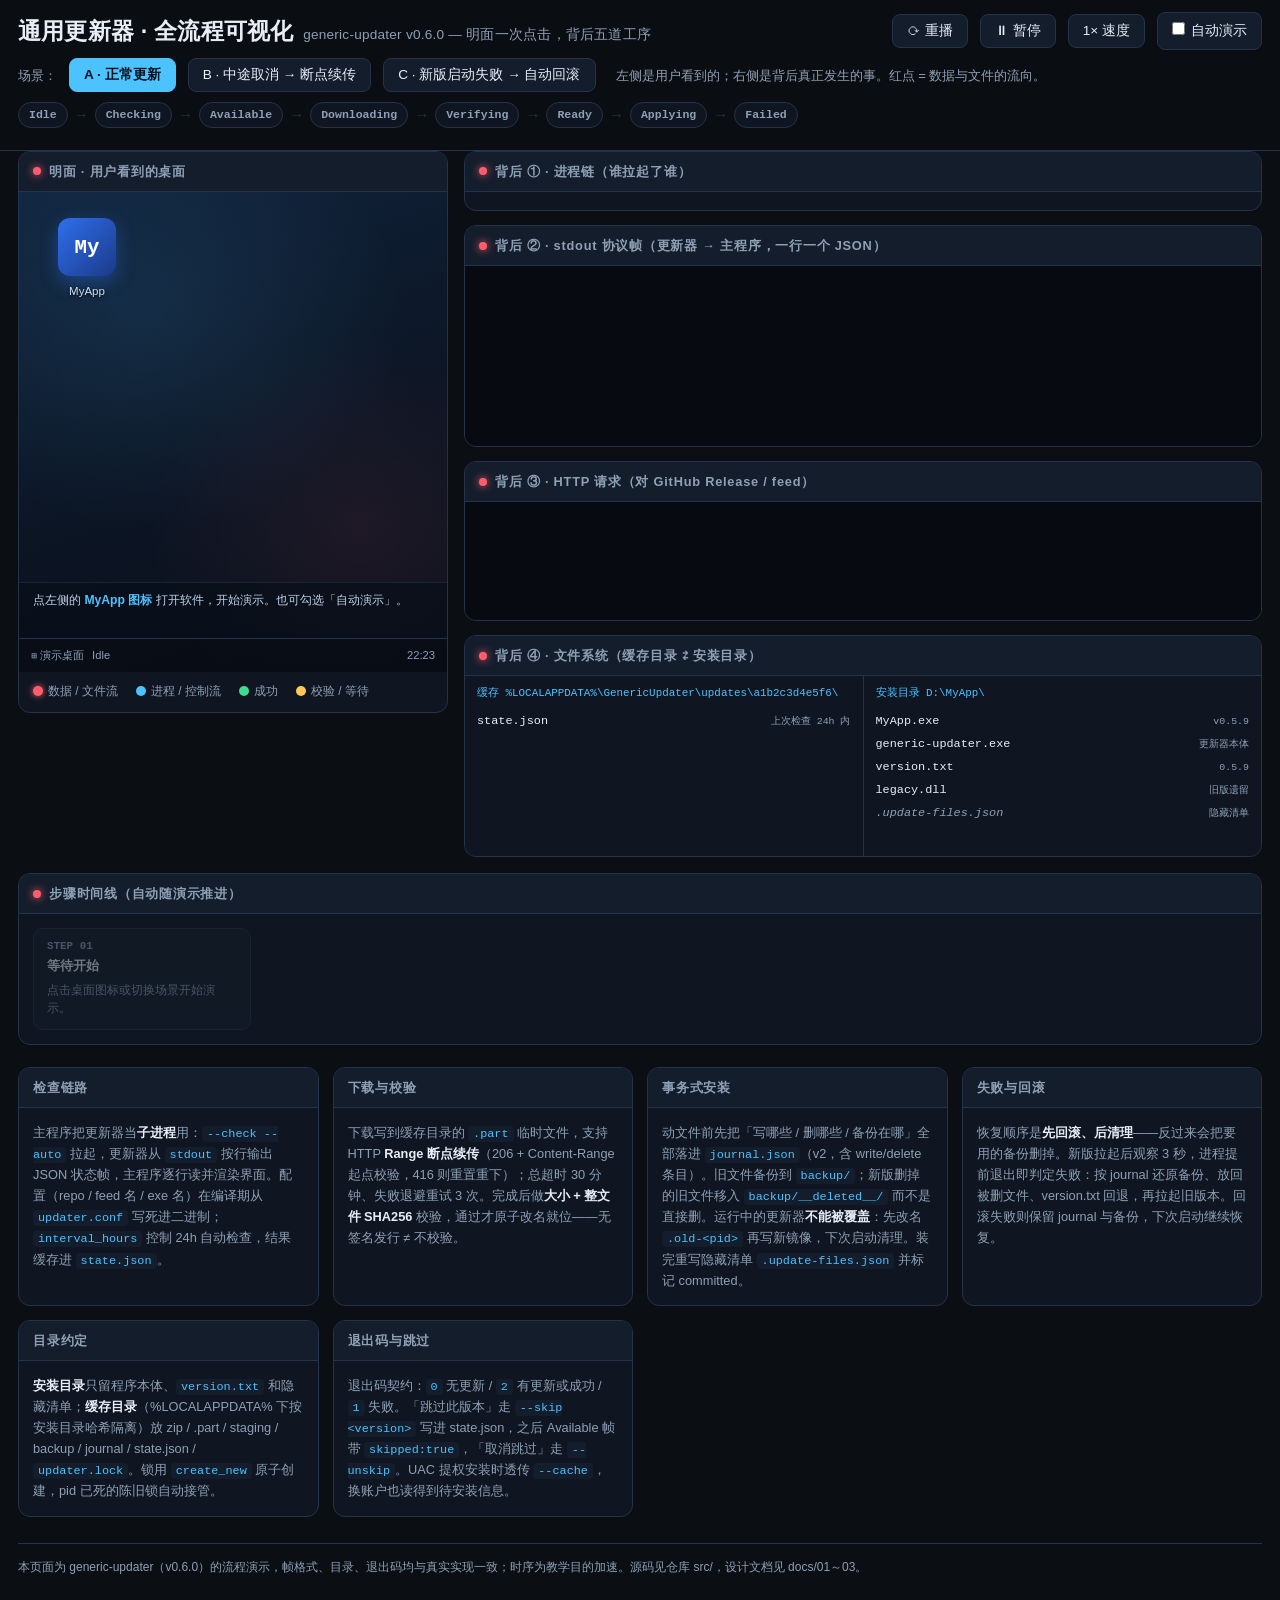
==== examples/update-flow.html @ 896a0b88 "docs(examples): 新增更新全流程交互式可视化页面" ====
<!-- Generated by Trae Work -->
<!DOCTYPE html>
<html lang="zh-CN">
<head>
<meta charset="UTF-8">
<meta name="viewport" content="width=device-width, initial-scale=1.0">
<title>通用更新器 · 全流程可视化 — generic-updater 0.6.0</title>
<style>
:root{
  --bg:#0b0f14; --bg2:#121926; --panel:#0f1622; --panel2:#141d2c;
  --ink:#e8eef7; --muted:#8ea0b5; --rule:#24334a;
  --accent:#ff5d6c; --accent2:#4cc2ff; --ok:#3fdc8f; --warn:#ffc857;
  --mono:'Cascadia Code',Consolas,'Courier New',monospace;
}
*{box-sizing:border-box;margin:0;padding:0}
body{background:var(--bg);color:var(--ink);font:15px/1.65 'Segoe UI','PingFang SC','Microsoft YaHei',sans-serif;padding-bottom:60px}
h1{font-size:1.45rem;font-weight:700;letter-spacing:.01em}
h1 small{color:var(--muted);font-weight:400;font-size:.85rem;margin-left:.6rem}
.wrap{max-width:1440px;margin:0 auto;padding:0 18px}
/* ── 顶栏 ── */
header{position:sticky;top:0;z-index:40;background:rgba(11,15,20,.92);backdrop-filter:blur(8px);border-bottom:1px solid var(--rule);padding:12px 0}
header .row{display:flex;align-items:center;gap:12px;flex-wrap:wrap}
header .spacer{flex:1}
.btn{background:var(--panel2);color:var(--ink);border:1px solid var(--rule);border-radius:8px;padding:7px 14px;font-size:.85rem;cursor:pointer;transition:.15s}
.btn:hover{border-color:var(--accent2);color:var(--accent2)}
.btn.on{background:var(--accent2);border-color:var(--accent2);color:#04121f;font-weight:600}
.btn:disabled{opacity:.45;cursor:not-allowed}
.sub{color:var(--muted);font-size:.82rem}
/* ── 状态机条 ── */
.strip{display:flex;gap:6px;flex-wrap:wrap;padding:10px 0;align-items:center}
.chip{font:600 .72rem/1 var(--mono);padding:6px 10px;border-radius:99px;border:1px solid var(--rule);color:var(--muted);background:var(--panel);transition:.25s}
.chip.on{color:#04121f;background:var(--accent2);border-color:var(--accent2);box-shadow:0 0 12px rgba(76,194,255,.45)}
.chip.on.red{background:var(--accent);border-color:var(--accent);box-shadow:0 0 12px rgba(255,93,108,.45)}
.chip-sep{color:var(--rule)}
/* ── 主舞台 ── */
.stage{display:grid;grid-template-columns:430px 1fr;gap:16px;align-items:start}
@media(max-width:1100px){.stage{grid-template-columns:1fr}}
.card{background:var(--panel);border:1px solid var(--rule);border-radius:12px;overflow:hidden}
.card>h3{font-size:.8rem;font-weight:600;color:var(--muted);letter-spacing:.06em;padding:9px 14px;border-bottom:1px solid var(--rule);background:var(--panel2);display:flex;align-items:center;gap:8px}
.card>h3 .dotp{width:8px;height:8px;border-radius:50%;background:var(--accent);box-shadow:0 0 8px var(--accent);animation:pulse 1.6s infinite}
@keyframes pulse{0%,100%{opacity:.4}50%{opacity:1}}
.pad{padding:14px}
/* ── 桌面 ── */
.desktop{position:relative;height:480px;background:linear-gradient(160deg,#10233c 0%,#0c1524 55%,#0a0f1a 100%);overflow:hidden}
.desktop::before{content:'';position:absolute;inset:0;background:radial-gradient(ellipse 60% 45% at 30% 25%,rgba(76,194,255,.10),transparent),radial-gradient(ellipse 50% 40% at 80% 70%,rgba(255,93,108,.08),transparent)}
.taskbar{position:absolute;left:0;right:0;bottom:0;height:34px;background:rgba(8,12,20,.85);border-top:1px solid var(--rule);display:flex;align-items:center;padding:0 12px;gap:8px;font-size:.7rem;color:var(--muted);z-index:6}
.taskbar .tclock{margin-left:auto}
.dicon{position:absolute;top:26px;left:26px;width:84px;text-align:center;cursor:pointer;user-select:none;transition:.15s;z-index:4}
.dicon:hover{filter:brightness(1.25)}
.dicon .ic{width:58px;height:58px;margin:0 auto;border-radius:12px;background:linear-gradient(135deg,#2f6fed,#1b3a8a);display:flex;align-items:center;justify-content:center;font:800 1.3rem var(--mono);color:#fff;box-shadow:0 6px 18px rgba(47,111,237,.4);position:relative}
.dicon .ic .badge{position:absolute;top:-6px;right:-6px;width:20px;height:20px;border-radius:50%;background:var(--accent);color:#fff;font:700 .62rem/20px var(--mono);text-align:center;display:none;animation:pulse 1.2s infinite}
.dicon .lbl{margin-top:6px;font-size:.72rem;color:#dbe7f5;text-shadow:0 1px 3px #000}
.dicon.sel .ic{outline:2px solid rgba(76,194,255,.7);outline-offset:3px}
/* 应用窗口 */
.appwin{position:absolute;top:88px;left:96px;width:300px;background:#f4f7fb;border-radius:10px;box-shadow:0 18px 50px rgba(0,0,0,.55);color:#1b2532;display:none;overflow:hidden;z-index:3}
.appwin.show{display:block;animation:winIn .3s ease}
@keyframes winIn{from{transform:scale(.92);opacity:0}to{transform:scale(1);opacity:1}}
.appwin.fade{transition:.4s;opacity:0;transform:scale(.95)}
.appwin.crash{animation:crash .5s ease}
@keyframes crash{0%,100%{transform:translateX(0)}20%{transform:translateX(-7px)}40%{transform:translateX(7px)}60%{transform:translateX(-5px)}80%{transform:translateX(4px)}}
.tbar{background:#dfe7f1;padding:7px 10px;font-size:.75rem;font-weight:600;display:flex;align-items:center;gap:8px}
.tbar .wins{margin-left:auto;display:flex;gap:5px}
.tbar .wins i{width:11px;height:11px;border-radius:3px;background:#b8c6d8;display:block}
.tbar .wins i.x{background:#e8606e}
.abody{padding:14px;font-size:.8rem}
.abody .ver{font:600 .95rem var(--mono);color:#1b3a8a}
.abody .st{margin-top:8px;color:#5a6b80;min-height:2.2em}
/* 更新对话框（更新器窗口） */
.dlg{position:absolute;top:64px;left:50%;transform:translateX(-50%);width:330px;background:#fff;border-radius:12px;box-shadow:0 24px 60px rgba(0,0,0,.6);color:#1b2532;display:none;z-index:5;overflow:hidden}
.dlg.show{display:block;animation:winIn .25s ease}
.dlg .dt{padding:12px 16px;border-bottom:1px solid #e6ecf3}
.dlg .dt b{font-size:.95rem}
.dlg .dt .dv{font:700 1.05rem var(--mono);color:#2f6fed}
.dlg .db{padding:10px 16px;font-size:.78rem;max-height:150px;overflow:auto}
.dlg .db ul{margin:6px 0 0 1.1em}
.dlg .db li{margin:3px 0}
.dlg .ds{padding:4px 16px 8px;font-size:.72rem;color:#7a8a9d}
.dlg .dprog{padding:6px 16px 4px}
.pbar{height:9px;background:#e6ecf3;border-radius:99px;overflow:hidden}
.pbar i{display:block;height:100%;width:0;background:linear-gradient(90deg,#2f6fed,#4cc2ff);border-radius:99px;transition:width .25s}
.ptxt{font:.68rem/1.8 var(--mono);color:#5a6b80;display:flex;justify-content:space-between}
.dlg .dbtns{padding:10px 16px 14px;display:flex;gap:8px;justify-content:flex-end;flex-wrap:wrap}
.dlg .wbtn{border:1px solid #cdd8e4;background:#f2f6fa;color:#1b2532;border-radius:7px;padding:6px 13px;font-size:.78rem;cursor:pointer;font-weight:600}
.dlg .wbtn:hover{background:#e6eef7}
.dlg .wbtn.go{background:#2f6fed;border-color:#2f6fed;color:#fff}
.dlg .wbtn.go:hover{background:#275fd2}
.dlg .wbtn.rd{background:#e8606e;border-color:#e8606e;color:#fff}
.hintbar{position:absolute;left:0;right:0;bottom:34px;padding:7px 14px;font-size:.76rem;color:#bcd2ea;background:rgba(8,14,24,.72);border-top:1px solid rgba(36,51,74,.6);z-index:6;min-height:56px}
.hintbar b{color:var(--accent2)}
/* ── 右侧面板 ── */
.rightcol{display:flex;flex-direction:column;gap:14px;min-width:0}
.proc{display:flex;flex-direction:column;padding:6px 14px 12px}
.pnode{position:relative;background:var(--panel2);border:1px solid var(--rule);border-radius:9px;padding:8px 12px;margin-top:12px;font:.78rem var(--mono);display:flex;align-items:center;gap:9px;transition:.3s;flex-wrap:wrap}
.pnode .pid{font-size:.64rem;color:var(--muted);background:var(--panel);border:1px solid var(--rule);border-radius:99px;padding:2px 8px}
.pnode .px{margin-left:auto;font-size:.66rem;border-radius:99px;padding:2px 9px;border:1px solid var(--rule);color:var(--muted)}
.pnode .px.ok{color:var(--ok);border-color:rgba(63,220,143,.5)}
.pnode .px.bad{color:var(--accent);border-color:rgba(255,93,108,.5)}
.pnode.hot{border-color:var(--accent2);box-shadow:0 0 14px rgba(76,194,255,.25)}
.parr{align-self:center;color:var(--rule);font-size:.7rem;line-height:1;margin:3px 0 3px 24px;font-family:var(--mono)}
.parr::before{content:'↓'}
.console{height:180px;overflow:auto;padding:10px 14px;font:.72rem/1.75 var(--mono);background:#070b11}
.console div{white-space:pre-wrap;word-break:break-all}
.console .cf{color:#9fb3c8}
.console .st-available,.console .st-ready,.console .st-idle{color:var(--ok)}
.console .st-downloading,.console .st-applying{color:var(--accent2)}
.console .st-checking{color:#9fb3c8}
.console .st-verifying{color:var(--warn)}
.console .st-failed{color:var(--accent)}
.console .meta{color:#54708c}
.netlog{height:118px;overflow:auto;padding:8px 14px;font:.72rem/1.8 var(--mono);background:#070b11}
.netlog div{color:var(--muted);word-break:break-all}
.netlog .m{color:var(--accent2);font-weight:700}
.netlog .s200{color:var(--ok)}.netlog .s206{color:var(--warn)}
/* 文件系统 */
.fsgrid{display:grid;grid-template-columns:1fr 1fr;gap:1px;background:var(--rule)}
@media(max-width:860px){.fsgrid{grid-template-columns:1fr}}
.fscol{background:var(--panel);padding:10px 12px;min-height:180px}
.fscol h4{font:.68rem/1.4 var(--mono);color:var(--accent2);margin-bottom:8px;word-break:break-all}
.fsrow{display:flex;align-items:baseline;gap:7px;font:.74rem/1.95 var(--mono);color:var(--ink);transition:.3s}
.fsrow .ind{color:var(--rule)}
.fsrow .nm{word-break:break-all}
.fsrow.dir>.nm{color:var(--accent2);font-weight:700}
.fsrow.hidden>.nm{color:var(--muted);font-style:italic}
.fsrow .nt{margin-left:auto;font-size:.62rem;color:var(--muted);text-align:right;max-width:46%}
.fsrow.flash-new{animation:fnew 1.4s ease}
.fsrow.flash-mod{animation:fmod 1.4s ease}
.fsrow.flash-del{animation:fdel 1.4s ease}
@keyframes fnew{0%{background:rgba(63,220,143,.28)}100%{background:transparent}}
@keyframes fmod{0%{background:rgba(255,200,87,.3)}100%{background:transparent}}
@keyframes fdel{0%{background:rgba(255,93,108,.3)}100%{background:transparent}}
.fsrow.gone{opacity:.28;text-decoration:line-through}
/* ── 时间线 ── */
.tl{display:flex;gap:10px;overflow-x:auto;padding:14px;scroll-behavior:smooth}
.tstep{flex:0 0 218px;background:var(--panel2);border:1px solid var(--rule);border-radius:10px;padding:11px 13px;font-size:.74rem;opacity:.45;transition:.3s}
.tstep .tn{font:700 .68rem var(--mono);color:var(--muted)}
.tstep b{display:block;margin:3px 0 4px;font-size:.82rem}
.tstep p{color:var(--muted);line-height:1.55}
.tstep.active{opacity:1;border-color:var(--accent2);box-shadow:0 0 16px rgba(76,194,255,.18);transform:translateY(-2px)}
.tstep.active .tn{color:var(--accent2)}
.tstep.done{opacity:.85;border-color:rgba(63,220,143,.4)}
.tstep.done .tn{color:var(--ok)}
/* ── 静态说明 ── */
.explain{margin-top:22px;display:grid;grid-template-columns:repeat(auto-fit,minmax(300px,1fr));gap:14px}
.explain .card p{font-size:.8rem;color:var(--muted)}
.explain .card p b{color:var(--ink)}
.explain .card p code{font:.74rem var(--mono);color:var(--accent2);background:var(--panel2);padding:1px 5px;border-radius:4px}
.legend{display:flex;gap:18px;flex-wrap:wrap;font-size:.75rem;color:var(--muted);padding:10px 14px}
.legend i{display:inline-block;width:10px;height:10px;border-radius:50%;margin-right:5px;vertical-align:-1px}
/* 红点流层 */
#overlay{position:fixed;inset:0;pointer-events:none;z-index:80}
#overlay circle{filter:drop-shadow(0 0 5px currentColor)}
footer{margin-top:26px;border-top:1px solid var(--rule);padding-top:14px;color:var(--muted);font-size:.75rem}
</style>
</head>
<body>
<svg id="overlay"></svg>

<header>
  <div class="wrap">
    <div class="row">
      <div>
        <h1>通用更新器 · 全流程可视化<small>generic-updater v0.6.0 — 明面一次点击，背后五道工序</small></h1>
      </div>
      <div class="spacer"></div>
      <button class="btn" id="b-replay">⟳ 重播</button>
      <button class="btn" id="b-pause">⏸ 暂停</button>
      <button class="btn" id="b-speed">1× 速度</button>
      <label class="btn" style="user-select:none"><input type="checkbox" id="b-auto" style="accent-color:var(--accent2);margin-right:6px">自动演示</label>
    </div>
    <div class="row" style="margin-top:8px">
      <span class="sub">场景：</span>
      <button class="btn scen on" data-sc="A">A · 正常更新</button>
      <button class="btn scen" data-sc="B">B · 中途取消 → 断点续传</button>
      <button class="btn scen" data-sc="C">C · 新版启动失败 → 自动回滚</button>
      <span class="sub" style="margin-left:8px">左侧是用户看到的；右侧是背后真正发生的事。红点 = 数据与文件的流向。</span>
    </div>
    <div class="strip" id="strip"></div>
  </div>
</header>

<div class="wrap">
  <div class="stage">
    <!-- 左：明面 -->
    <div class="card">
      <h3><span class="dotp"></span>明面 · 用户看到的桌面</h3>
      <div class="desktop" id="desktop">
        <div class="dicon" id="app-icon">
          <div class="ic">My<span class="badge" id="icon-badge">!</span></div>
          <div class="lbl" id="icon-lbl">MyApp</div>
        </div>
        <div class="appwin" id="app-win">
          <div class="tbar"><span id="win-title">MyApp — 版本 v0.5.9</span><span class="wins"><i></i><i></i><i class="x"></i></span></div>
          <div class="abody">
            <div class="ver" id="win-ver">v0.5.9</div>
            <div class="st" id="win-st">点击图标启动演示。</div>
          </div>
        </div>
        <div class="dlg" id="dlg">
          <div class="dt" id="dlg-title"></div>
          <div class="db" id="dlg-body"></div>
          <div class="dprog" id="dlg-prog" style="display:none">
            <div class="pbar"><i id="pfill"></i></div>
            <div class="ptxt"><span id="p-pct">0%</span><span id="p-bytes">0 B / 0 B</span></div>
          </div>
          <div class="ds" id="dlg-sub">generic-updater · 配置内置 · 强制验签</div>
          <div class="dbtns" id="dlg-btns"></div>
        </div>
        <div class="hintbar" id="hint">点左侧的 <b>MyApp 图标</b> 打开软件，开始演示。也可勾选「自动演示」。</div>
        <div class="taskbar"><span>⊞ 演示桌面</span><span id="tb-state">Idle</span><span class="tclock" id="tb-clock">--:--</span></div>
      </div>
      <div class="legend">
        <span><i style="background:var(--accent);box-shadow:0 0 6px var(--accent)"></i>数据 / 文件流</span>
        <span><i style="background:var(--accent2)"></i>进程 / 控制流</span>
        <span><i style="background:var(--ok)"></i>成功</span>
        <span><i style="background:var(--warn)"></i>校验 / 等待</span>
      </div>
    </div>

    <!-- 右：背后 -->
    <div class="rightcol">
      <div class="card">
        <h3><span class="dotp"></span>背后 ① · 进程链（谁拉起了谁）</h3>
        <div class="proc" id="proc"></div>
      </div>
      <div class="card">
        <h3><span class="dotp"></span>背后 ② · stdout 协议帧（更新器 → 主程序，一行一个 JSON）</h3>
        <div class="console" id="console"></div>
      </div>
      <div class="card">
        <h3><span class="dotp" id="net-h"></span>背后 ③ · HTTP 请求（对 GitHub Release / feed）</h3>
        <div class="netlog" id="netlog"></div>
      </div>
      <div class="card">
        <h3><span class="dotp"></span>背后 ④ · 文件系统（缓存目录 ⇄ 安装目录）</h3>
        <div class="fsgrid">
          <div class="fscol"><h4 id="fs-cache-h">缓存 %LOCALAPPDATA%\GenericUpdater\updates\a1b2c3d4e5f6\</h4><div id="fs-cache"></div></div>
          <div class="fscol"><h4 id="fs-inst-h">安装目录 D:\MyApp\</h4><div id="fs-install"></div></div>
        </div>
      </div>
    </div>
  </div>

  <div class="card" style="margin-top:16px">
    <h3><span class="dotp"></span>步骤时间线（自动随演示推进）</h3>
    <div class="tl" id="timeline"></div>
  </div>

  <div class="explain">
    <div class="card"><h3>检查链路</h3><div class="pad"><p>主程序把更新器当<b>子进程</b>用：<code>--check --auto</code> 拉起，更新器从 <code>stdout</code> 按行输出 JSON 状态帧，主程序逐行读并渲染界面。配置（repo / feed 名 / exe 名）在编译期从 <code>updater.conf</code> 写死进二进制；<code>interval_hours</code> 控制 24h 自动检查，结果缓存进 <code>state.json</code>。</p></div></div>
    <div class="card"><h3>下载与校验</h3><div class="pad"><p>下载写到缓存目录的 <code>.part</code> 临时文件，支持 HTTP <b>Range 断点续传</b>（206 + Content-Range 起点校验，416 则重置重下）；总超时 30 分钟、失败退避重试 3 次。完成后做<b>大小 + 整文件 SHA256</b> 校验，通过才原子改名就位——无签名发行 ≠ 不校验。</p></div></div>
    <div class="card"><h3>事务式安装</h3><div class="pad"><p>动文件前先把「写哪些 / 删哪些 / 备份在哪」全部落进 <code>journal.json</code>（v2，含 write/delete 条目）。旧文件备份到 <code>backup/</code>；新版删掉的旧文件移入 <code>backup/__deleted__/</code> 而不是直接删。运行中的更新器<b>不能被覆盖</b>：先改名 <code>.old-&lt;pid&gt;</code> 再写新镜像，下次启动清理。装完重写隐藏清单 <code>.update-files.json</code> 并标记 committed。</p></div></div>
    <div class="card"><h3>失败与回滚</h3><div class="pad"><p>恢复顺序是<b>先回滚、后清理</b>——反过来会把要用的备份删掉。新版拉起后观察 3 秒，进程提前退出即判定失败：按 journal 还原备份、放回被删文件、version.txt 回退，再拉起旧版本。回滚失败则保留 journal 与备份，下次启动继续恢复。</p></div></div>
    <div class="card"><h3>目录约定</h3><div class="pad"><p><b>安装目录</b>只留程序本体、<code>version.txt</code> 和隐藏清单；<b>缓存目录</b>（%LOCALAPPDATA% 下按安装目录哈希隔离）放 zip / .part / staging / backup / journal / state.json / <code>updater.lock</code>。锁用 <code>create_new</code> 原子创建，pid 已死的陈旧锁自动接管。</p></div></div>
    <div class="card"><h3>退出码与跳过</h3><div class="pad"><p>退出码契约：<code>0</code> 无更新 / <code>2</code> 有更新或成功 / <code>1</code> 失败。「跳过此版本」走 <code>--skip &lt;version&gt;</code> 写进 state.json，之后 Available 帧带 <code>skipped:true</code>，「取消跳过」走 <code>--unskip</code>。UAC 提权安装时透传 <code>--cache</code>，换账户也读得到待安装信息。</p></div></div>
  </div>

  <footer>本页面为 generic-updater（v0.6.0）的流程演示，帧格式、目录、退出码均与真实实现一致；时序为教学目的加速。源码见仓库 src/，设计文档见 docs/01～03。</footer>
</div>

<script>
'use strict';
/* ================= 基础工具 ================= */
const $=id=>document.getElementById(id);
const NS='http://www.w3.org/2000/svg';
const SC={gen:0,paused:false,speed:1,auto:false};
const PROCS={check:null,dl:null,apply:null,newapp:null};
const LOCAL='0.5.9',REMOTE='0.6.0';
const ZIP='MyApp-0.6.0-windows-x64-portable.zip';
const TOTAL=3355443;
function col(name){return getComputedStyle(document.documentElement).getPropertyValue(name).trim();}
function fmtB(n){if(n>=1048576)return (n/1048576).toFixed(1)+' MB';if(n>=1024)return (n/1024).toFixed(0)+' KB';return n+' B';}
function now(){const d=new Date();return String(d.getHours()).padStart(2,'0')+':'+String(d.getMinutes()).padStart(2,'0');}

function sleep(ms){const g=SC.gen;return new Promise((res,rej)=>{
  let left=ms/SC.speed;
  const t=setInterval(()=>{
    if(g!==SC.gen){clearInterval(t);rej('stop');return;}
    if(SC.paused)return;
    left-=60;
    if(left<=0){clearInterval(t);res();}
  },60);
});}
const nap=ms=>new Promise(r=>setTimeout(r,Math.max(30,ms/SC.speed)));

/* ================= 红点流 ================= */
function rect(el){const r=el.getBoundingClientRect();return{x:r.left+r.width/2,y:r.top+r.height/2};}
function fly(fromEl,toEl,color,dur){return new Promise(res=>{
  if(!fromEl||!toEl){res();return;}
  const a=rect(fromEl),b=rect(toEl);
  const c=document.createElementNS(NS,'circle');
  const cc=color||col('--accent');
  c.setAttribute('r','4.5');c.setAttribute('fill',cc);c.style.color=cc;
  $('overlay').appendChild(c);
  const t0=performance.now(),D=dur||750;
  (function f(t){
    let k=Math.min(1,(t-t0)/D);
    const e=k<.5?2*k*k:1-Math.pow(-2*k+2,2)/2;
    c.setAttribute('cx',a.x+(b.x-a.x)*e);
    c.setAttribute('cy',a.y+(b.y-a.y)*e-12*Math.sin(Math.PI*e));
    c.setAttribute('opacity',String(k<.1?k*10:k>.9?(1-k)*10:1));
    if(k<1)requestAnimationFrame(f);else{c.remove();res();}
  })(t0);
});}
async function stream(fromEl,toEl,n,color,gap){const g=SC.gen;for(let i=0;i<n;i++){if(g!==SC.gen)return;fly(fromEl,toEl,color);await nap(gap||130);}}

/* ================= 状态机条 ================= */
const STATES=['Idle','Checking','Available','Downloading','Verifying','Ready','Applying','Failed'];
function buildStrip(){$('strip').innerHTML=STATES.map((s,i)=>`<span class="chip" data-s="${s}">${s}</span>${i<STATES.length-1?'<span class="chip-sep">→</span>':''}`).join('');}
function chip(s){document.querySelectorAll('.chip').forEach(c=>{const on=c.dataset.s===s;c.classList.toggle('on',on);c.classList.toggle('red',on&&s==='Failed');});$('tb-state').textContent=s;}

/* ================= 控制台 / 网络 / 进程 ================= */
function line(cls,text){const d=document.createElement('div');d.className=cls;d.textContent=text;const c=$('console');c.appendChild(d);c.scrollTop=1e9;}
function frame(o){const st=(o.state||'').toLowerCase();line('cf st-'+st,'← '+JSON.stringify(o));}
function clog(t){line('meta',t);}
function net(text){const d=document.createElement('div');d.innerHTML=text.replace(/^(GET|HEAD)/,'<span class="m">$1</span>').replace(/(→ 200)/,'<span class="s200">$1</span>').replace(/(→ 206[^ (]*)/,'<span class="s206">$1</span>');const n=$('netlog');n.appendChild(d);n.scrollTop=1e9;}
function proc(cmd,pid){const w=$('proc');
  if(w.children.length){const arr=document.createElement('div');arr.className='parr';w.appendChild(arr);}
  const d=document.createElement('div');d.className='pnode hot';
  d.innerHTML=`<span class="pid">pid ${pid}</span><span>${cmd}</span><span class="px"></span>`;
  w.appendChild(d);w.scrollTop=1e9;
  return d;}
function procExit(el,code,cls){if(!el)return;el.classList.remove('hot');const x=el.querySelector('.px');x.textContent='exit '+code;x.className='px '+(cls||(code===0||code===2?'ok':'bad'));}
function procDead(el){if(!el)return;el.classList.remove('hot');const x=el.querySelector('.px');x.textContent='✕ 被结束';x.className='px bad';}

/* ================= 文件系统面板 ================= */
const FS={cache:[],install:[]};
function fsSeed(){
  FS.cache=[{p:'state.json',cls:'',note:'上次检查 24h 内'}];
  FS.install=[{p:'MyApp.exe',cls:'',note:'v0.5.9'},{p:'generic-updater.exe',cls:'',note:'更新器本体'},{p:'version.txt',cls:'',note:'0.5.9'},{p:'legacy.dll',cls:'',note:'旧版遗留'},{p:'.update-files.json',cls:'',note:'隐藏清单',hidden:1}];
}
function fsSet(root,p,opt){const arr=FS[root];let e=arr.find(x=>x.p===p);
  if(!e){e={p,cls:'',note:''};arr.push(e);}
  if(opt.del){FS[root]=arr.filter(x=>x!==e);}
  else Object.assign(e,opt);
  renderFS(root);}
function renderFS(root){
  const host=$(root==='cache'?'fs-cache':'fs-install');
  host.innerHTML=FS[root].map(e=>{
    const depth=(e.p.match(/[/\\]/g)||[]).length;
    const ind=depth?'<span class="ind">'+'&nbsp;&nbsp;'.repeat(depth)+'</span>':'';
    const dir=/[/\\]$/.test(e.p);
    const cls='fsrow '+(dir?'dir ':'')+(e.hidden?'hidden ':'')+(e.cls||'')+(e.gone?' gone':'');
    return `<div class="${cls}">${ind}<span class="nm">${e.p}</span><span class="nt">${e.note||''}</span></div>`;
  }).join('');
}

/* ================= 桌面 / 窗口 / 对话框 ================= */
function winShow(v){const w=$('app-win');w.classList.remove('fade','crash');w.classList.add('show');$('win-title').textContent=`MyApp — 版本 v${v||LOCAL}`;$('win-ver').textContent='v'+(v||LOCAL);}
function winHide(){$('app-win').classList.add('fade');}
function winCrash(){const w=$('app-win');w.classList.remove('fade');w.classList.add('crash');}
function winStatus(t){$('win-st').innerHTML=t;}
function iconBadge(on){$('icon-badge').style.display=on?'block':'none';}

let dlgResolve=null,dlgTimer=0,dlgQueue=[];
function dlg(mode){
  const T=$('dlg-title'),B=$('dlg-body'),BT=$('dlg-btns'),P=$('dlg-prog');
  P.style.display='none';$('dlg').classList.add('show');
  if(mode==='available'){
    T.innerHTML=`发现新版本 <span class="dv">v${REMOTE}</span>`;
    B.innerHTML=`<ul><li>跨进程锁 updater.lock，多端同时拉起不打架</li><li>下载断点续传（Range + SHA256 整文件校验）</li><li>事务 journal v2：误删文件也能回滚还原</li><li>所有失败出口先恢复旧版本再拉起</li></ul>`;
    BT.innerHTML=`<button class="wbtn" data-a="skip">跳过此版本</button><button class="wbtn go" data-a="update">立即更新</button>`;
  }else if(mode==='skipped'){
    T.innerHTML=`已跳过 <span class="dv">v${REMOTE}</span>`;
    B.innerHTML=`已记录到缓存 state.json（skipped_version）。仍会显示有更新，但不再强烈提示；点下面按钮恢复。`;
    BT.innerHTML=`<button class="wbtn go" data-a="unskip">取消跳过</button>`;
  }else if(mode==='downloading'){
    T.innerHTML=`正在下载 <span class="dv">v${REMOTE}</span>`;
    B.innerHTML=`下载到系统缓存目录，不占用安装目录；完成后自动校验。`;
    P.style.display='block';
    BT.innerHTML=`<button class="wbtn rd" data-a="cancel">取消下载</button>`;
  }else if(mode==='ready'){
    T.innerHTML=`更新已就绪 <span class="dv">v${REMOTE}</span>`;
    B.innerHTML=`校验通过，文件已暂存。点击重启后：主程序退出 → 更新器备份并替换文件 → 拉起新版本。`;
    BT.innerHTML=`<button class="wbtn go" data-a="restart">重启软件</button>`;
  }else if(mode==='hidden'){
    $('dlg').classList.remove('show');
  }
}
function setProg(p,received){$('pfill').style.width=p+'%';$('p-pct').textContent=Math.round(p)+'%';$('p-bytes').textContent=fmtB(received)+' / '+fmtB(TOTAL);}
$('dlg-btns').addEventListener('click',e=>{
  const b=e.target.closest('[data-a]');if(!b)return;
  if(dlgTimer){clearTimeout(dlgTimer);dlgTimer=0;}
  const act=b.dataset.a;
  /* 对话框刚弹出、上游还没挂上等待器时，先把点击缓存住，避免丢点击 */
  if(dlgResolve){const r=dlgResolve;dlgResolve=null;r(act);}
  else dlgQueue.push(act);
});
function dialogWait(){return new Promise(res=>{
  dlgResolve=res;
  if(dlgQueue.length){const a=dlgQueue.shift();dlgResolve=null;res(a);return;}
  if(SC.auto){dlgTimer=setTimeout(()=>{const b=document.querySelector('#dlg-btns .go,#dlg-btns .rd');if(b)b.click();},1100/SC.speed);}
});}

/* ================= 时间线 ================= */
function renderTimeline(steps){$('timeline').innerHTML=steps.map((s,i)=>`<div class="tstep" id="ts${i}"><div class="tn">STEP ${String(i+1).padStart(2,'0')}</div><b>${s.t}</b><p>${s.d}</p></div>`).join('');}
function markStep(i,cls){const el=$('ts'+i);if(!el)return;
  if(cls==='done'){el.classList.remove('active');el.classList.add('done');}
  else{document.querySelectorAll('.tstep').forEach(x=>x.classList.remove('active'));el.classList.add('active');el.classList.remove('done');el.scrollIntoView({inline:'center',block:'nearest'});}}
function setHint(t){$('hint').innerHTML=t;}

/* ================= 重置 ================= */
function resetUI(){
  /* 注意：play() 已做 SC.gen++，这里不能再加，否则 sleep 全部判定“已中止” */
  dlgResolve=null;if(dlgTimer){clearTimeout(dlgTimer);dlgTimer=0;}dlgQueue=[];
  $('console').innerHTML='';$('netlog').innerHTML='';$('proc').innerHTML='';
  $('overlay').innerHTML='';
  $('app-win').classList.remove('show','fade','crash');
  $('dlg').classList.remove('show');
  $('app-icon').classList.remove('sel');
  iconBadge(false);
  $('icon-lbl').textContent='MyApp';
  chip('Idle');$('tb-clock').textContent=now();
  PROCS.check=null;PROCS.dl=null;PROCS.apply=null;PROCS.newapp=null;
  fsSeed();renderFS('cache');renderFS('install');
  winStatus('启动中…');
}

/* ================= 步骤工厂 ================= */
function stOpenApp(){return{t:'打开 MyApp',d:'主程序启动。repo/feed/exe 名由 updater.conf 在编译期写进二进制；启动后延迟 30 秒再做自动检查（演示加速）。',
  async run(g){
    $('app-icon').classList.add('sel');
    await sleep(300);
    winShow();winStatus('已启动。首次自动检查已调度…');
    proc('MyApp.exe（主程序）',4212);
    await sleep(900);
  }};}
function stCheck(){return{t:'拉起更新器 --check --auto',d:'主程序以子进程方式拉起 generic-updater.exe（GUI 子系统、无黑窗口），通过 stdout 一行行 JSON 拿状态。同一时刻 updater.lock 保证只有一个更新进程。',
  async run(g){
    const p=proc('generic-updater.exe --check --auto',8101);
    PROCS.check=p;
    stream($('app-win'),p,3,col('--accent2'));
    fsSet('cache','updater.lock',{cls:'flash-new',note:'pid 8101 · create_new 原子创建'});
    clog('[lock] updater.lock 获取成功（陈旧 pid 会自动接管）');
    await sleep(700);
    chip('Checking');
    frame({protocol:2,type:'status',state:'Checking',version:'',notes:'',received:0,total:0,error:null,automatic:true,skipped:false});
    await sleep(600);
  }};}
function stRelease(){return{t:'询问 Release API',d:'GET /releases/latest 拿到资产列表，找到 feed 元数据文件；这条请求单独 30 秒超时，接口卡死不会拖住整体。',
  async run(g){
    net('GET https://api.github.com/repos/me/my-app/releases/latest → 200');
    stream(PROCS.check,$('net-h'),2,col('--accent'));
    await sleep(900);
  }};}
function stFeed(){return{t:'拉取 feed 并验签',d:'下载 latest-version-windows-x64.json：RSA-PSS(3072/SHA-256) 验签 + product/platform 匹配校验。签名是防拿错包、防篡改的底线，不因无证书签名而放松。',
  async run(g){
    net('GET https://github.com/me/my-app/releases/download/v0.6.0/latest-version-windows-x64.json → 200');
    await sleep(600);
    clog('[verify] RSA-PSS 验签通过 · keyId=my-app-2026-01 · version=0.6.0');
    stream($('net-h'),PROCS.check,3,col('--warn'));
    await sleep(700);
  }};}
function stAvailable(){return{t:'Available · 比较版本',d:'semver 判断 0.6.0 &gt; 0.5.9。状态帧带 changelog、包大小和 skipped 标记；检查结果写进 state.json，24h 内再次打开直接用缓存。',
  async run(g){
    chip('Available');
    frame({protocol:2,type:'status',state:'Available',version:REMOTE,notes:'- 跨进程锁 updater.lock\n- 下载断点续传\n- 事务 journal v2\n- 失败先恢复再拉起',received:0,total:TOTAL,error:null,automatic:true,skipped:false});
    fsSet('cache','state.json',{cls:'flash-mod',note:'last_remote_version='+REMOTE});
    iconBadge(true);
    dlg('available');winStatus('发现新版本，等你决定。');
    stream(PROCS.check,$('dlg'),3,col('--ok'));
    await sleep(600);
  }};}
async function skipLoop(g){
  /* 处理 跳过/取消跳过 循环，直到用户点「立即更新」 */
  for(;;){
    const act=await dialogWait();if(g!==SC.gen)throw'stop';
    if(act==='update'){dlg('downloading');return;}
    if(act==='skip'){
      const ps=proc('generic-updater.exe --skip 0.6.0',8106);
      await sleep(500);procExit(ps,0);
      fsSet('cache','state.json',{cls:'flash-mod',note:'skipped_version=0.6.0'});
      clog('[skip] 已记录跳过 0.6.0（写进缓存 state.json，不污染安装目录）');
      chip('Available');dlg('skipped');setHint('已跳过。点 <b>取消跳过</b> 可恢复提示。');
      continue;
    }
    if(act==='unskip'){
      const pu=proc('generic-updater.exe --unskip',8107);
      await sleep(500);procExit(pu,0);
      fsSet('cache','state.json',{cls:'flash-mod',note:'skipped_version 已清空'});
      clog('[unskip] 取消跳过，提示恢复');
      chip('Available');dlg('available');
      continue;
    }
  }
}
function stClickUpdate(){return{t:'你点了「立即更新」',d:'主程序再拉一个 --download 子进程；updater.lock 确保同一时刻只有一个进程在动缓存与安装目录。',
  async run(g){await skipLoop(g);}};}
function stDownload(){return{t:'Downloading · 流式下载',d:'下载写进缓存目录的 .part 临时文件；进度通过 Downloading 帧实时回传。总超时 30 分钟，失败退避 1s/2s 重试 3 次，.part 保留供续传。',
  async run(g){
    const p=proc('generic-updater.exe --download',8104);
    PROCS.dl=p;
    stream($('dlg'),p,2,col('--accent2'));
    chip('Downloading');
    for(let pct=0;pct<=100;pct+=10){
      const recv=Math.round(TOTAL*pct/100);
      setProg(pct,recv);
      frame({protocol:2,type:'status',state:'Downloading',version:REMOTE,notes:'',received:recv,total:TOTAL,error:null,automatic:false,skipped:false});
      fsSet('cache',ZIP+'.part',{cls:pct===100?'':'flash-mod',note:fmtB(recv)});
      if(pct===0)net('GET https://github.com/…/'+ZIP+' → 200 (3.2 MB)');
      if(pct===40)stream($('net-h'),$('fs-cache-h'),2,col('--accent'));
      await sleep(430);
    }
    net('下载完成 '+fmtB(TOTAL)+' · 全部落盘');
  }};}
function stVerify(){return{t:'Verifying · 大小 + SHA256',d:'先比文件大小，再整文件算 SHA256 与 feed 里的哈希比对；通过后 .part 原子改名成正式 zip。校验不通过直接丢弃，绝不带病安装。',
  async run(g){
    chip('Verifying');
    frame({protocol:2,type:'status',state:'Verifying',version:REMOTE,notes:'',received:0,total:0,error:null,automatic:false,skipped:false});
    await sleep(500);
    clog('[verify] 大小一致 · SHA256 a3f9…c2e4 ✔');
    fsSet('cache',ZIP+'.part',{del:1});
    fsSet('cache',ZIP,{cls:'flash-new',note:fmtB(TOTAL)+' · 校验通过'});
    await sleep(900);
  }};}
function stStaging(){return{t:'解压暂存 + Ready',d:'zip 解到缓存 staging/ 目录；state.json 记下 pending_version / pending_staging；Ready 帧让界面亮出「重启软件」。此时还没碰安装目录一个字节。',
  async run(g){
    fsSet('cache','staging/',{cls:'flash-new',note:'MyApp.exe / lib_new.dll'});
    fsSet('cache','state.json',{cls:'flash-mod',note:'pending_version='+REMOTE});
    frame({protocol:2,type:'status',state:'Ready',version:REMOTE,notes:'',received:1,total:1,error:null,automatic:false,skipped:false});
    chip('Ready');
    procExit(PROCS.dl,2);
    dlg('ready');winStatus('更新已就绪，等待重启。');
    await sleep(700);
  }};}
function stRestart(){return{t:'重启 → --apply --parent-pid',d:'点「重启软件」：更新器带着主程序的 PID 启动 --apply；主程序自己退出，把现场完整交给更新器。从此刻到新版拉起前，用户看到的是短暂黑场——背后正在飞速干活。',
  async run(g){
    await dialogWait();if(g!==SC.gen)throw'stop';
    winHide();dlg('hidden');
    const p=proc('generic-updater.exe --apply --parent-pid 4212',8110);
    PROCS.apply=p;
    stream($('app-win'),p,3,col('--accent2'));
    chip('Applying');
    frame({protocol:2,type:'status',state:'Applying',version:REMOTE,notes:'',received:0,total:0,error:null,automatic:false,skipped:false});
    await sleep(800);
  }};}
function stRecover(){return{t:'恢复检查 + 等待主程序退出',d:'先跑 journal recover：上次若崩过会先按备份回滚。再用 OpenProcess 精确等待 pid 4212 退出（最多 30s），避免新旧进程同时写文件。',
  async run(g){
    clog('[recover] 无未提交事务 · Clean');
    await sleep(600);
    clog('[wait] 父进程 4212 已退出（OpenProcess + WaitForSingleObject）');
    await sleep(700);
  }};}
function stJournal(){return{t:'journal v2 · 先计划后动手',d:'把「要写哪些、要删哪些、旧文件备份在哪」全部写进 journal.json（未提交状态）。中途掉电/被杀，下次启动按它还原，绝不出现半新半旧的文件树。',
  async run(g){
    fsSet('cache','journal.json',{cls:'flash-new',note:'2 write + 1 delete · 未提交'});
    fsSet('cache','backup/',{cls:'flash-new',note:'备份区'});
    await sleep(900);
  }};}
function stReplace(){return{t:'备份 → 替换 → 删除',d:'旧文件复制进 backup/；运行中的更新器自己不能被覆盖——先改名 .old-<pid> 旁置再写新镜像；staging 覆盖进安装目录；新版没有的 legacy.dll 移入 backup/__deleted__/，回滚能还原。',
  async run(g){
    fsSet('install','MyApp.exe',{cls:'flash-mod',note:'backup/MyApp.exe 已备份'});
    fsSet('install','generic-updater.exe',{cls:'flash-mod',note:'改名旁置'});
    fsSet('install','generic-updater.exe.old-8110',{cls:'flash-new',note:'运行中镜像，下次启动清理'});
    stream($('fs-cache-h'),$('fs-inst-h'),3,col('--accent'),200);
    await sleep(900);
    fsSet('install','legacy.dll',{cls:'flash-del',note:'→ backup/__deleted__/'});
    fsSet('cache','backup/__deleted__/legacy.dll',{cls:'flash-new',note:'删除也入事务'});
    await sleep(800);
    fsSet('install','MyApp.exe',{cls:'flash-new',note:'已写入 v'+REMOTE});
    fsSet('install','generic-updater.exe',{cls:'flash-new',note:'已写入新镜像'});
    fsSet('cache','staging/',{del:1});
    await sleep(900);
  }};}
function stCommit(){return{t:'提交事务',d:'重写隐藏清单 .update-files.json（清单跟着安装目录走，清缓存也不丢「该删哪些旧文件」的记忆）；journal 标记 committed——从此断电也只会清理残留，不会再回滚。',
  async run(g){
    fsSet('install','.update-files.json',{cls:'flash-mod',note:'清单 = 本版文件列表'});
    fsSet('cache','journal.json',{cls:'flash-mod',note:'✔ committed'});
    await sleep(800);
  }};}
function stRelaunch(){return{t:'拉起新版 + 3 秒探测',d:'DETACHED_PROCESS | CREATE_NEW_PROCESS_GROUP 拉起 MyApp v0.6.0（独立进程组、stdio 置空，避免管道卡死）。3 秒后进程仍活着才算更新成功——不依赖任何标记文件。',
  async run(g){
    fsSet('install','version.txt',{cls:'flash-mod',note:'0.6.0（包内 version.txt 替换）'});
    const p=proc('MyApp.exe（新版，DETACHED）',6300);
    PROCS.newapp=p;
    stream(p,$('app-icon'),3,col('--ok'));
    await sleep(700);
    winShow(REMOTE);winStatus('已更新到 v'+REMOTE+'。');
    $('icon-lbl').textContent='MyApp (新)';
    await sleep(900);
  }};}
function stCleanup(){return{t:'收尾清理 · exit 2',d:'删掉 staging/、backup/、journal；zip 留在缓存当下次的免下载副本；.old-* 旧镜像由下次启动后台清掉。退出码 2 = 更新成功。',
  async run(g){
    fsSet('cache','backup/__deleted__/legacy.dll',{del:1});
    fsSet('cache','backup/',{del:1});
    fsSet('cache','journal.json',{del:1});
    fsSet('cache','updater.lock',{del:1});
    fsSet('install','generic-updater.exe.old-8110',{cls:'flash-del',note:'已清理',gone:1});
    chip('Idle');
    frame({protocol:2,type:'status',state:'Idle',version:'',notes:'',received:0,total:0,error:null,automatic:false,skipped:false});
    procExit(PROCS.apply,2);
    clog('[done] 退出码 2 · 更新完成');
    iconBadge(false);
    winStatus('已是最新版本 v'+REMOTE+' 🎉');
    await sleep(600);
  }};}

/* ---- 场景 B 专属 ---- */
function stDownload40(){return{t:'Downloading · 下载到 40%…',d:'流式写 .part，进度帧实时回传——然后用户反悔了。',
  async run(g){
    const p=proc('generic-updater.exe --download',8104);
    PROCS.dl=p;
    chip('Downloading');dlg('downloading');
    for(let pct=0;pct<=40;pct+=10){
      const recv=Math.round(TOTAL*pct/100);
      setProg(pct,recv);
      frame({protocol:2,type:'status',state:'Downloading',version:REMOTE,notes:'',received:recv,total:TOTAL,error:null,automatic:false,skipped:false});
      fsSet('cache',ZIP+'.part',{cls:'flash-mod',note:fmtB(recv)});
      if(pct===0)net('GET https://github.com/…/'+ZIP+' → 200 (3.2 MB)');
      if(pct===40)stream($('net-h'),$('fs-cache-h'),2,col('--accent'));
      await sleep(430);
    }
    setHint('下载中——点对话框里的 <b>取消下载</b>（或开自动演示）。');
  }};}
function stCancel(){return{t:'用户中途取消',d:'更新器被结束，但 .part 原样留在缓存——这就是断点续传的本钱。安装目录从头到尾没被动过。',
  async run(g){
    await dialogWait();if(g!==SC.gen)throw'stop';
    procDead(PROCS.dl);
    fsSet('cache',ZIP+'.part',{cls:'flash-mod',note:fmtB(Math.round(TOTAL*.4))+' · 断点保留'});
    clog('[download] 用户取消 · .part 保留在缓存目录');
    chip('Idle');
    await sleep(800);
    dlg('available');setHint('缓存里已有 40% 的 .part。再点一次 <b>立即更新</b>，看断点续传。');
    await dialogWait();if(g!==SC.gen)throw'stop';
    dlg('downloading');
  }};}
function stResume(){return{t:'断点续传 · Range 请求',d:'新进程发现 .part 已有 1.3 MB，带上 Range: bytes=1361920- 重发请求；服务端回 206，校验 Content-Range 起点正确才续写——起点不对直接重下，拼坏文件是不可能的。',
  async run(g){
    const p=proc('generic-updater.exe --download（第二次）',8121);
    PROCS.dl=p;
    chip('Downloading');
    net('GET …/'+ZIP+' &nbsp;Range: bytes=1361920- → 206 Partial Content');
    clog('[resume] Content-Range 校验通过，从 1.3 MB 续传');
    stream($('net-h'),$('fs-cache-h'),3,col('--accent'),160);
    await sleep(800);
    for(let pct=40;pct<=100;pct+=15){
      const recv=Math.round(TOTAL*pct/100);
      setProg(pct,recv);
      frame({protocol:2,type:'status',state:'Downloading',version:REMOTE,notes:'',received:recv,total:TOTAL,error:null,automatic:false,skipped:false});
      fsSet('cache',ZIP+'.part',{cls:'flash-mod',note:fmtB(recv)});
      await sleep(360);
    }
    net('续传完成 '+fmtB(TOTAL));
  }};}

/* ---- 场景 C 专属 ---- */
function stProbeFail(){return{t:'启动探测失败',d:'新版拉起后 3 秒内进程退出——判定启动失败。接下来不是报错了事，而是自动把旧版本完整还回来。',
  async run(g){
    await sleep(600);
    winCrash();
    procExit(PROCS.newapp,'✕','bad');
    clog('[probe] 3 秒内进程退出 → 判定新版启动失败');
    await sleep(900);
    winHide();
  }};}
function stRollback(){return{t:'回滚（journal 驱动）',d:'按 journal 逐条还原：backup/ 的旧文件复制回去、__deleted__/ 里的 legacy.dll 放回原位、version.txt 回退 0.5.9。回滚成功才删 journal；失败则保留现场，下次启动继续恢复。',
  async run(g){
    chip('Failed');
    frame({protocol:2,type:'status',state:'Failed',version:REMOTE,notes:'',received:0,total:0,error:'新版启动探测失败，已回滚到旧版本',automatic:false,skipped:false});
    fsSet('install','MyApp.exe',{cls:'flash-mod',note:'← backup/ 还原 v'+LOCAL});
    fsSet('install','legacy.dll',{cls:'flash-mod',note:'← __deleted__/ 还回'});
    fsSet('install','version.txt',{cls:'flash-mod',note:'回退 0.5.9'});
    fsSet('cache','backup/__deleted__/legacy.dll',{cls:'flash-del',note:''});
    stream($('fs-cache-h'),$('fs-inst-h'),4,col('--accent'),180);
    await sleep(1300);
    fsSet('cache','journal.json',{del:1});
    fsSet('cache','backup/',{del:1});
    fsSet('cache','updater.lock',{del:1});
    await sleep(500);
  }};}
function stRelaunchOld(){return{t:'拉起旧版 · exit 1',d:'回滚完成后立刻把旧版本拉起来，用户最多看到一次黑场，软件「还在」。更新器以退出码 1 报告失败，下次启动可重新检查。',
  async run(g){
    winShow(LOCAL);winStatus('更新失败，已回滚到 v'+LOCAL+'。你的数据完好。');
    proc('MyApp.exe（旧版，已还原）',6401);
    chip('Idle');
    procExit(PROCS.apply,1);
    clog('[done] 退出码 1 · 已回滚并恢复旧版本');
    await sleep(700);
  }};}

/* ================= 场景组装 ================= */
function build(sc){
  const A=[
    stOpenApp(),stCheck(),stRelease(),stFeed(),stAvailable(),stClickUpdate(),
    stDownload(),stVerify(),stStaging(),
    stRestart(),stRecover(),stJournal(),stReplace(),stCommit(),stRelaunch(),
    stCleanup()
  ];
  const B=[
    ...A.slice(0,6),
    stDownload40(),stCancel(),stResume(),stVerify(),stStaging(),
    stRestart(),stRecover(),stJournal(),stReplace(),stCommit(),stRelaunch(),
    stCleanup()
  ];
  const C=[
    ...A.slice(0,13),
    stCommit(),stRelaunch(),stProbeFail(),stRollback(),stRelaunchOld()
  ];
  return sc==='A'?A:sc==='B'?B:C;
}

/* ================= 播放器 ================= */
let current='A';
async function play(sc){
  current=sc;
  const g=++SC.gen;
  resetUI();
  const steps=build(sc);
  renderTimeline(steps);
  try{
    for(let i=0;i<steps.length;i++){
      if(g!==SC.gen)return;
      markStep(i,'active');
      setHint(`<b>STEP ${i+1}/${steps.length}</b> · ${steps[i].d}`);
      await steps[i].run(g);
      if(g!==SC.gen)return;
      markStep(i,'done');
    }
    setHint('演示结束 —— 换个场景（B 断点续传 / C 自动回滚）再试试。');
  }catch(e){if(e!=='stop')throw e;}
}

/* 交互绑定 */
document.querySelectorAll('.scen').forEach(b=>b.addEventListener('click',()=>{
  document.querySelectorAll('.scen').forEach(x=>x.classList.remove('on'));
  b.classList.add('on');play(b.dataset.sc);
}));
$('b-replay').addEventListener('click',()=>play(current));
$('b-pause').addEventListener('click',function(){
  SC.paused=!SC.paused;this.textContent=SC.paused?'▶ 继续':'⏸ 暂停';this.classList.toggle('on',SC.paused);
});
const SPEEDS=[1,1.5,2,0.5];let si=0;
$('b-speed').addEventListener('click',function(){si=(si+1)%SPEEDS.length;SC.speed=SPEEDS[si];this.textContent=SC.speed+'× 速度';});
$('b-auto').addEventListener('change',function(){SC.auto=this.checked;if(!SC.auto&&dlgTimer){clearTimeout(dlgTimer);dlgTimer=0;}});
$('app-icon').addEventListener('click',()=>{if(!$('app-win').classList.contains('show'))play(current);});
setInterval(()=>{$('tb-clock').textContent=now();},20000);
$('tb-clock').textContent=now();

buildStrip();
fsSeed();renderFS('cache');renderFS('install');
renderTimeline([{t:'等待开始',d:'点击桌面图标或切换场景开始演示。'}]);
</script>
</body>
</html>
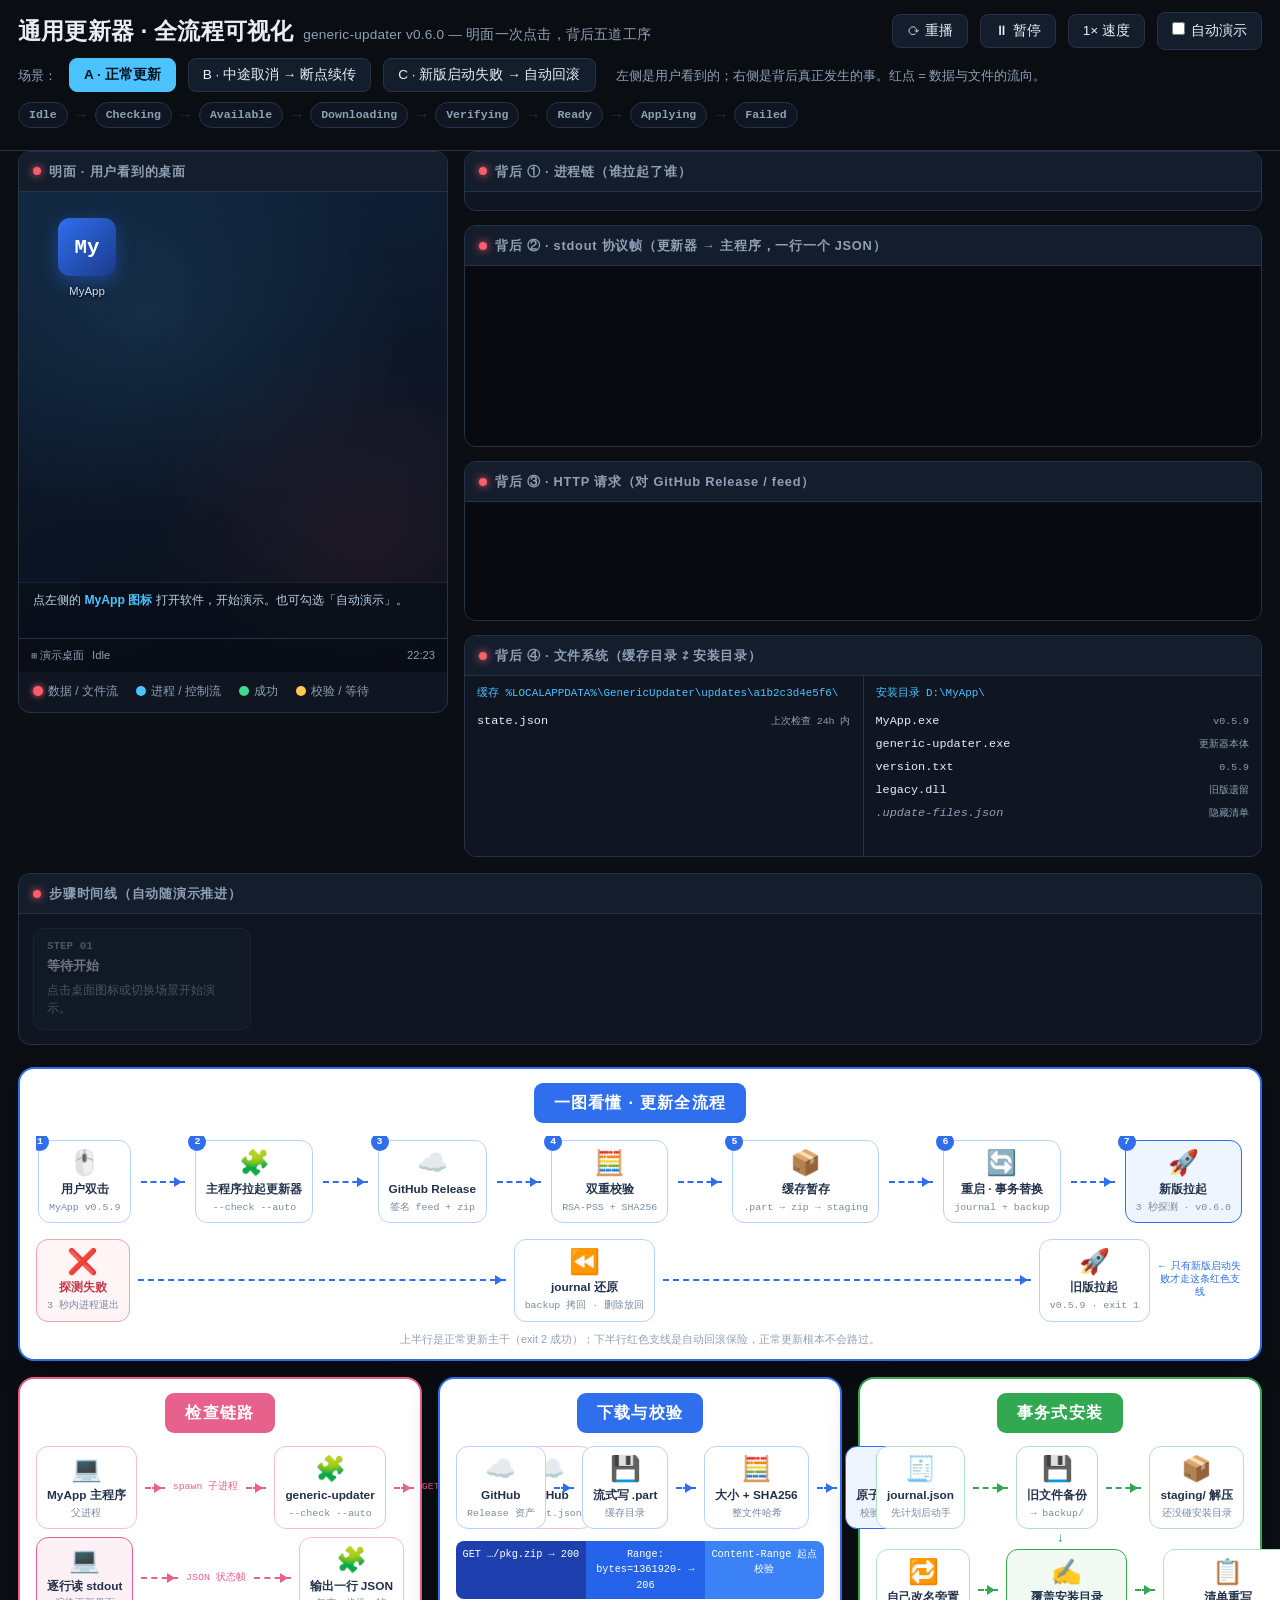
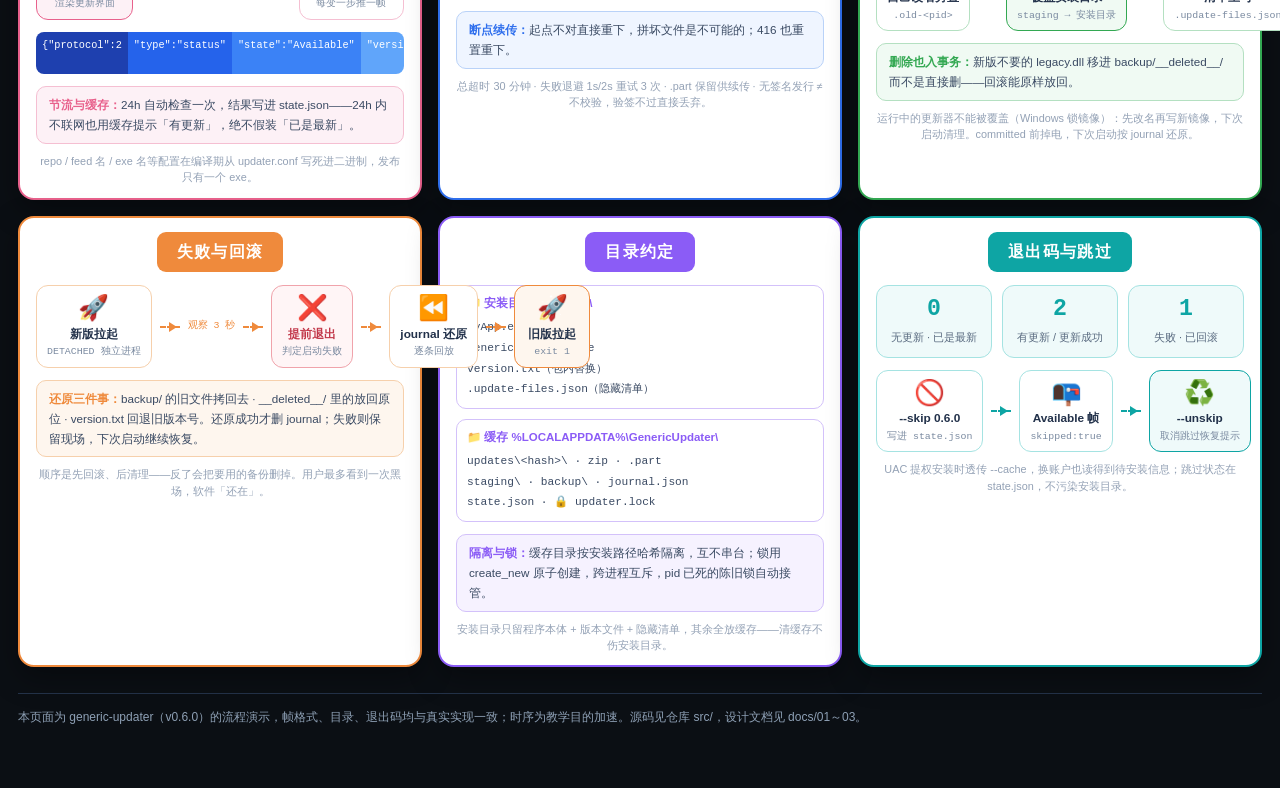
==== commit 41c4a4ac: "docs(examples): 说明区改为科普图解卡风格（白底彩框+卡通流程+数据包示意）" ====
--- a/examples/update-flow.html
+++ b/examples/update-flow.html
@@ -139,11 +139,49 @@
 .tstep.active .tn{color:var(--accent2)}
 .tstep.done{opacity:.85;border-color:rgba(63,220,143,.4)}
 .tstep.done .tn{color:var(--ok)}
-/* ── 静态说明 ── */
-.explain{margin-top:22px;display:grid;grid-template-columns:repeat(auto-fit,minmax(300px,1fr));gap:14px}
-.explain .card p{font-size:.8rem;color:var(--muted)}
-.explain .card p b{color:var(--ink)}
-.explain .card p code{font:.74rem var(--mono);color:var(--accent2);background:var(--panel2);padding:1px 5px;border-radius:4px}
+/* ── 科普图解卡（白底彩框 · 卡通流） ── */
+.ig-grid{margin-top:22px;display:grid;grid-template-columns:repeat(auto-fit,minmax(370px,1fr));gap:16px}
+.ig{--igc:#2f6fed;--igbd:#b9d2f8;--igbg:#eff5ff;background:#fff;border:2px solid var(--igc);border-radius:16px;padding:14px 16px 12px;color:#22314a;box-shadow:0 10px 30px rgba(0,0,0,.35)}
+.ig.pink{--igc:#e8618c;--igbd:#f5bfd2;--igbg:#fdf1f6}
+.ig.green{--igc:#33a852;--igbd:#b4e0c1;--igbg:#f0faf3}
+.ig.orange{--igc:#ef8a3c;--igbd:#f6d0ac;--igbg:#fef6ee}
+.ig.purple{--igc:#8b5cf6;--igbd:#d3c1fa;--igbg:#f6f2ff}
+.ig.teal{--igc:#0ea5a4;--igbd:#a5e3e2;--igbg:#effafa}
+.ig-title{width:max-content;max-width:100%;margin:0 auto 13px;background:var(--igc);color:#fff;font-weight:800;font-size:1rem;letter-spacing:.08em;padding:7px 20px;border-radius:9px;text-align:center}
+.ig-row{display:flex;align-items:center;gap:6px}
+.ig-row+.ig-row{margin-top:8px}
+.ig-dn{text-align:center;color:var(--igc);font:700 .85rem/1 var(--mono);margin:3px 0}
+.ig-node{position:relative;flex:0 0 auto;display:flex;flex-direction:column;align-items:center;gap:4px;background:#fff;border:1.5px solid var(--igbd);border-radius:12px;padding:8px 10px;min-width:76px;text-align:center}
+.ig-node .ic{font-size:1.55rem;line-height:1.15}
+.ig-node .nm{font-size:.74rem;font-weight:800;color:#22314a;line-height:1.25}
+.ig-node .sb{font:.62rem/1.35 var(--mono);color:#7a8aa0;word-break:break-all}
+.ig-node.hl{border-color:var(--igc);background:var(--igbg)}
+.ig-node.bad{border-color:#f0a3ab;background:#fff5f6}
+.ig-node.bad .nm{color:#c2384a}
+.ig-node .num{position:absolute;top:-8px;left:-8px;width:18px;height:18px;border-radius:50%;background:var(--igc);color:#fff;font:700 .62rem/18px var(--mono);text-align:center}
+.ig-arr{flex:1 1 24px;min-width:20px;position:relative;height:0;border-top:2px dashed var(--igc);margin:0 2px}
+.ig-arr::after{content:'';position:absolute;right:-2px;top:-6px;border:5px solid transparent;border-left:8px solid var(--igc)}
+.ig-arr.solid{border-top-style:solid}
+.ig-cap{flex:0 0 auto;font:.62rem/1.3 var(--mono);color:var(--igc);max-width:88px;text-align:center}
+.ig-packet{display:flex;margin-top:12px;border-radius:8px;overflow:hidden;font:.64rem/1.5 var(--mono);color:#fff;text-align:center}
+.ig-packet span{padding:6px 6px}
+.ig-packet .s1{background:#1e40af;flex:1.1}
+.ig-packet .s2{background:#2563eb;flex:1}
+.ig-packet .s3{background:#3b82f6;flex:1}
+.ig-packet .s4{background:#60a5fa;flex:1}
+.ig-list{border:1.5px solid var(--igbd);border-radius:10px;padding:8px 12px;margin-top:12px;font-size:.73rem;line-height:1.7;color:#3a4a63;background:var(--igbg)}
+.ig-list b{color:var(--igc)}
+.ig-note{margin-top:9px;font-size:.68rem;color:#93a1b5;text-align:center;line-height:1.5}
+.ig-codes{display:flex;gap:10px;margin-top:12px}
+.ig-code{flex:1;border-radius:12px;border:1.5px solid var(--igbd);background:var(--igbg);text-align:center;padding:10px 4px 8px}
+.ig-code b{display:block;font:800 1.45rem/1.2 var(--mono);color:var(--igc)}
+.ig-code span{font-size:.68rem;color:#5a6b80}
+.ig-cols{display:flex;gap:10px;margin-top:12px;flex-wrap:wrap}
+.ig-col{flex:1;border:1.5px solid var(--igbd);border-radius:10px;background:#fff;padding:8px 10px;min-width:180px}
+.ig-col h5{font-size:.72rem;color:var(--igc);margin-bottom:4px;display:flex;align-items:center;gap:5px}
+.ig-col ul{list-style:none;font:.7rem/1.85 var(--mono);color:#3a4a63}
+.ig.hero{grid-column:1/-1}
+.ig-hero-row{display:flex;align-items:center;gap:8px;overflow-x:auto;padding:4px 2px}
 .legend{display:flex;gap:18px;flex-wrap:wrap;font-size:.75rem;color:var(--muted);padding:10px 14px}
 .legend i{display:inline-block;width:10px;height:10px;border-radius:50%;margin-right:5px;vertical-align:-1px}
 /* 红点流层 */
@@ -245,13 +283,155 @@
     <div class="tl" id="timeline"></div>
   </div>
 
-  <div class="explain">
-    <div class="card"><h3>检查链路</h3><div class="pad"><p>主程序把更新器当<b>子进程</b>用：<code>--check --auto</code> 拉起，更新器从 <code>stdout</code> 按行输出 JSON 状态帧，主程序逐行读并渲染界面。配置（repo / feed 名 / exe 名）在编译期从 <code>updater.conf</code> 写死进二进制；<code>interval_hours</code> 控制 24h 自动检查，结果缓存进 <code>state.json</code>。</p></div></div>
-    <div class="card"><h3>下载与校验</h3><div class="pad"><p>下载写到缓存目录的 <code>.part</code> 临时文件，支持 HTTP <b>Range 断点续传</b>（206 + Content-Range 起点校验，416 则重置重下）；总超时 30 分钟、失败退避重试 3 次。完成后做<b>大小 + 整文件 SHA256</b> 校验，通过才原子改名就位——无签名发行 ≠ 不校验。</p></div></div>
-    <div class="card"><h3>事务式安装</h3><div class="pad"><p>动文件前先把「写哪些 / 删哪些 / 备份在哪」全部落进 <code>journal.json</code>（v2，含 write/delete 条目）。旧文件备份到 <code>backup/</code>；新版删掉的旧文件移入 <code>backup/__deleted__/</code> 而不是直接删。运行中的更新器<b>不能被覆盖</b>：先改名 <code>.old-&lt;pid&gt;</code> 再写新镜像，下次启动清理。装完重写隐藏清单 <code>.update-files.json</code> 并标记 committed。</p></div></div>
-    <div class="card"><h3>失败与回滚</h3><div class="pad"><p>恢复顺序是<b>先回滚、后清理</b>——反过来会把要用的备份删掉。新版拉起后观察 3 秒，进程提前退出即判定失败：按 journal 还原备份、放回被删文件、version.txt 回退，再拉起旧版本。回滚失败则保留 journal 与备份，下次启动继续恢复。</p></div></div>
-    <div class="card"><h3>目录约定</h3><div class="pad"><p><b>安装目录</b>只留程序本体、<code>version.txt</code> 和隐藏清单；<b>缓存目录</b>（%LOCALAPPDATA% 下按安装目录哈希隔离）放 zip / .part / staging / backup / journal / state.json / <code>updater.lock</code>。锁用 <code>create_new</code> 原子创建，pid 已死的陈旧锁自动接管。</p></div></div>
-    <div class="card"><h3>退出码与跳过</h3><div class="pad"><p>退出码契约：<code>0</code> 无更新 / <code>2</code> 有更新或成功 / <code>1</code> 失败。「跳过此版本」走 <code>--skip &lt;version&gt;</code> 写进 state.json，之后 Available 帧带 <code>skipped:true</code>，「取消跳过」走 <code>--unskip</code>。UAC 提权安装时透传 <code>--cache</code>，换账户也读得到待安装信息。</p></div></div>
+  <div class="ig-grid">
+
+    <!-- 总览条 -->
+    <div class="ig hero">
+      <div class="ig-title">一图看懂 · 更新全流程</div>
+      <div class="ig-hero-row">
+        <div class="ig-node"><span class="num">1</span><span class="ic">🖱️</span><span class="nm">用户双击</span><span class="sb">MyApp v0.5.9</span></div>
+        <div class="ig-arr"></div>
+        <div class="ig-node"><span class="num">2</span><span class="ic">🧩</span><span class="nm">主程序拉起更新器</span><span class="sb">--check --auto</span></div>
+        <div class="ig-arr"></div>
+        <div class="ig-node"><span class="num">3</span><span class="ic">☁️</span><span class="nm">GitHub Release</span><span class="sb">签名 feed + zip</span></div>
+        <div class="ig-arr"></div>
+        <div class="ig-node"><span class="num">4</span><span class="ic">🧮</span><span class="nm">双重校验</span><span class="sb">RSA-PSS + SHA256</span></div>
+        <div class="ig-arr"></div>
+        <div class="ig-node"><span class="num">5</span><span class="ic">📦</span><span class="nm">缓存暂存</span><span class="sb">.part → zip → staging</span></div>
+        <div class="ig-arr"></div>
+        <div class="ig-node"><span class="num">6</span><span class="ic">🔄</span><span class="nm">重启 · 事务替换</span><span class="sb">journal + backup</span></div>
+        <div class="ig-arr"></div>
+        <div class="ig-node hl"><span class="num">7</span><span class="ic">🚀</span><span class="nm">新版拉起</span><span class="sb">3 秒探测 · v0.6.0</span></div>
+      </div>
+      <div class="ig-row" style="margin-top:12px">
+        <div class="ig-node bad"><span class="ic">❌</span><span class="nm">探测失败</span><span class="sb">3 秒内进程退出</span></div>
+        <div class="ig-arr"></div>
+        <div class="ig-node"><span class="ic">⏪</span><span class="nm">journal 还原</span><span class="sb">backup 拷回 · 删除放回</span></div>
+        <div class="ig-arr"></div>
+        <div class="ig-node"><span class="ic">🚀</span><span class="nm">旧版拉起</span><span class="sb">v0.5.9 · exit 1</span></div>
+        <div class="ig-cap">← 只有新版启动失败才走这条红色支线</div>
+      </div>
+      <div class="ig-note">上半行是正常更新主干（exit 2 成功）；下半行红色支线是自动回滚保险，正常更新根本不会路过。</div>
+    </div>
+
+    <!-- 检查链路 -->
+    <div class="ig pink">
+      <div class="ig-title">检查链路</div>
+      <div class="ig-row">
+        <div class="ig-node"><span class="ic">💻</span><span class="nm">MyApp 主程序</span><span class="sb">父进程</span></div>
+        <div class="ig-arr"></div><div class="ig-cap">spawn 子进程</div><div class="ig-arr"></div>
+        <div class="ig-node"><span class="ic">🧩</span><span class="nm">generic-updater</span><span class="sb">--check --auto</span></div>
+        <div class="ig-arr"></div><div class="ig-cap">GET feed</div><div class="ig-arr"></div>
+        <div class="ig-node"><span class="ic">☁️</span><span class="nm">GitHub</span><span class="sb">latest.json</span></div>
+      </div>
+      <div class="ig-row">
+        <div class="ig-node hl"><span class="ic">💻</span><span class="nm">逐行读 stdout</span><span class="sb">渲染更新界面</span></div>
+        <div class="ig-arr"></div><div class="ig-cap">JSON 状态帧</div><div class="ig-arr"></div>
+        <div class="ig-node"><span class="ic">🧩</span><span class="nm">输出一行 JSON</span><span class="sb">每变一步推一帧</span></div>
+      </div>
+      <div class="ig-packet"><span class="s1">{"protocol":2</span><span class="s2">"type":"status"</span><span class="s3">"state":"Available"</span><span class="s4">"version":"0.6.0" …}</span></div>
+      <div class="ig-list"><b>节流与缓存：</b>24h 自动检查一次，结果写进 state.json——24h 内不联网也用缓存提示「有更新」，绝不假装「已是最新」。</div>
+      <div class="ig-note">repo / feed 名 / exe 名等配置在编译期从 updater.conf 写死进二进制，发布只有一个 exe。</div>
+    </div>
+
+    <!-- 下载与校验 -->
+    <div class="ig blue">
+      <div class="ig-title">下载与校验</div>
+      <div class="ig-row">
+        <div class="ig-node"><span class="ic">☁️</span><span class="nm">GitHub</span><span class="sb">Release 资产</span></div>
+        <div class="ig-arr"></div>
+        <div class="ig-node"><span class="ic">💾</span><span class="nm">流式写 .part</span><span class="sb">缓存目录</span></div>
+        <div class="ig-arr"></div>
+        <div class="ig-node"><span class="ic">🧮</span><span class="nm">大小 + SHA256</span><span class="sb">整文件哈希</span></div>
+        <div class="ig-arr"></div>
+        <div class="ig-node hl"><span class="ic">✅</span><span class="nm">原子改名 zip</span><span class="sb">校验过才就位</span></div>
+      </div>
+      <div class="ig-packet"><span class="s1">GET …/pkg.zip → 200</span><span class="s2">Range: bytes=1361920- → 206</span><span class="s3">Content-Range 起点校验</span></div>
+      <div class="ig-list"><b>断点续传：</b>起点不对直接重下，拼坏文件是不可能的；416 也重置重下。</div>
+      <div class="ig-note">总超时 30 分钟 · 失败退避 1s/2s 重试 3 次 · .part 保留供续传 · 无签名发行 ≠ 不校验，验签不过直接丢弃。</div>
+    </div>
+
+    <!-- 事务式安装 -->
+    <div class="ig green">
+      <div class="ig-title">事务式安装</div>
+      <div class="ig-row">
+        <div class="ig-node"><span class="ic">🧾</span><span class="nm">journal.json</span><span class="sb">先计划后动手</span></div>
+        <div class="ig-arr"></div>
+        <div class="ig-node"><span class="ic">💾</span><span class="nm">旧文件备份</span><span class="sb">→ backup/</span></div>
+        <div class="ig-arr"></div>
+        <div class="ig-node"><span class="ic">📦</span><span class="nm">staging/ 解压</span><span class="sb">还没碰安装目录</span></div>
+      </div>
+      <div class="ig-dn">↓</div>
+      <div class="ig-row">
+        <div class="ig-node"><span class="ic">🔁</span><span class="nm">自己改名旁置</span><span class="sb">.old-&lt;pid&gt;</span></div>
+        <div class="ig-arr"></div>
+        <div class="ig-node hl"><span class="ic">✍️</span><span class="nm">覆盖安装目录</span><span class="sb">staging → 安装目录</span></div>
+        <div class="ig-arr"></div>
+        <div class="ig-node"><span class="ic">📋</span><span class="nm">清单重写</span><span class="sb">.update-files.json</span></div>
+      </div>
+      <div class="ig-list"><b>删除也入事务：</b>新版不要的 legacy.dll 移进 backup/__deleted__/ 而不是直接删——回滚能原样放回。</div>
+      <div class="ig-note">运行中的更新器不能被覆盖（Windows 锁镜像）：先改名再写新镜像，下次启动清理。committed 前掉电，下次启动按 journal 还原。</div>
+    </div>
+
+    <!-- 失败与回滚 -->
+    <div class="ig orange">
+      <div class="ig-title">失败与回滚</div>
+      <div class="ig-row">
+        <div class="ig-node"><span class="ic">🚀</span><span class="nm">新版拉起</span><span class="sb">DETACHED 独立进程</span></div>
+        <div class="ig-arr"></div><div class="ig-cap">观察 3 秒</div><div class="ig-arr"></div>
+        <div class="ig-node bad"><span class="ic">❌</span><span class="nm">提前退出</span><span class="sb">判定启动失败</span></div>
+        <div class="ig-arr"></div>
+        <div class="ig-node"><span class="ic">⏪</span><span class="nm">journal 还原</span><span class="sb">逐条回放</span></div>
+        <div class="ig-arr"></div>
+        <div class="ig-node hl"><span class="ic">🚀</span><span class="nm">旧版拉起</span><span class="sb">exit 1</span></div>
+      </div>
+      <div class="ig-list"><b>还原三件事：</b>backup/ 的旧文件拷回去 · __deleted__/ 里的放回原位 · version.txt 回退旧版本号。还原成功才删 journal；失败则保留现场，下次启动继续恢复。</div>
+      <div class="ig-note">顺序是先回滚、后清理——反了会把要用的备份删掉。用户最多看到一次黑场，软件「还在」。</div>
+    </div>
+
+    <!-- 目录约定 -->
+    <div class="ig purple">
+      <div class="ig-title">目录约定</div>
+      <div class="ig-cols">
+        <div class="ig-col">
+          <h5>📁 安装目录 D:\MyApp\</h5>
+          <ul>
+            <li>MyApp.exe</li>
+            <li>generic-updater.exe</li>
+            <li>version.txt（包内替换）</li>
+            <li>.update-files.json（隐藏清单）</li>
+          </ul>
+        </div>
+        <div class="ig-col">
+          <h5>📁 缓存 %LOCALAPPDATA%\GenericUpdater\</h5>
+          <ul>
+            <li>updates\&lt;hash&gt;\ · zip · .part</li>
+            <li>staging\ · backup\ · journal.json</li>
+            <li>state.json · 🔒 updater.lock</li>
+          </ul>
+        </div>
+      </div>
+      <div class="ig-list"><b>隔离与锁：</b>缓存目录按安装路径哈希隔离，互不串台；锁用 create_new 原子创建，跨进程互斥，pid 已死的陈旧锁自动接管。</div>
+      <div class="ig-note">安装目录只留程序本体 + 版本文件 + 隐藏清单，其余全放缓存——清缓存不伤安装目录。</div>
+    </div>
+
+    <!-- 退出码与跳过 -->
+    <div class="ig teal">
+      <div class="ig-title">退出码与跳过</div>
+      <div class="ig-codes">
+        <div class="ig-code"><b>0</b><span>无更新 · 已是最新</span></div>
+        <div class="ig-code"><b>2</b><span>有更新 / 更新成功</span></div>
+        <div class="ig-code"><b>1</b><span>失败 · 已回滚</span></div>
+      </div>
+      <div class="ig-row" style="margin-top:12px">
+        <div class="ig-node"><span class="ic">🚫</span><span class="nm">--skip 0.6.0</span><span class="sb">写进 state.json</span></div>
+        <div class="ig-arr"></div>
+        <div class="ig-node"><span class="ic">📭</span><span class="nm">Available 帧</span><span class="sb">skipped:true</span></div>
+        <div class="ig-arr"></div>
+        <div class="ig-node hl"><span class="ic">♻️</span><span class="nm">--unskip</span><span class="sb">取消跳过恢复提示</span></div>
+      </div>
+      <div class="ig-note">UAC 提权安装时透传 --cache，换账户也读得到待安装信息；跳过状态在 state.json，不污染安装目录。</div>
+    </div>
   </div>
 
   <footer>本页面为 generic-updater（v0.6.0）的流程演示，帧格式、目录、退出码均与真实实现一致；时序为教学目的加速。源码见仓库 src/，设计文档见 docs/01～03。</footer>
